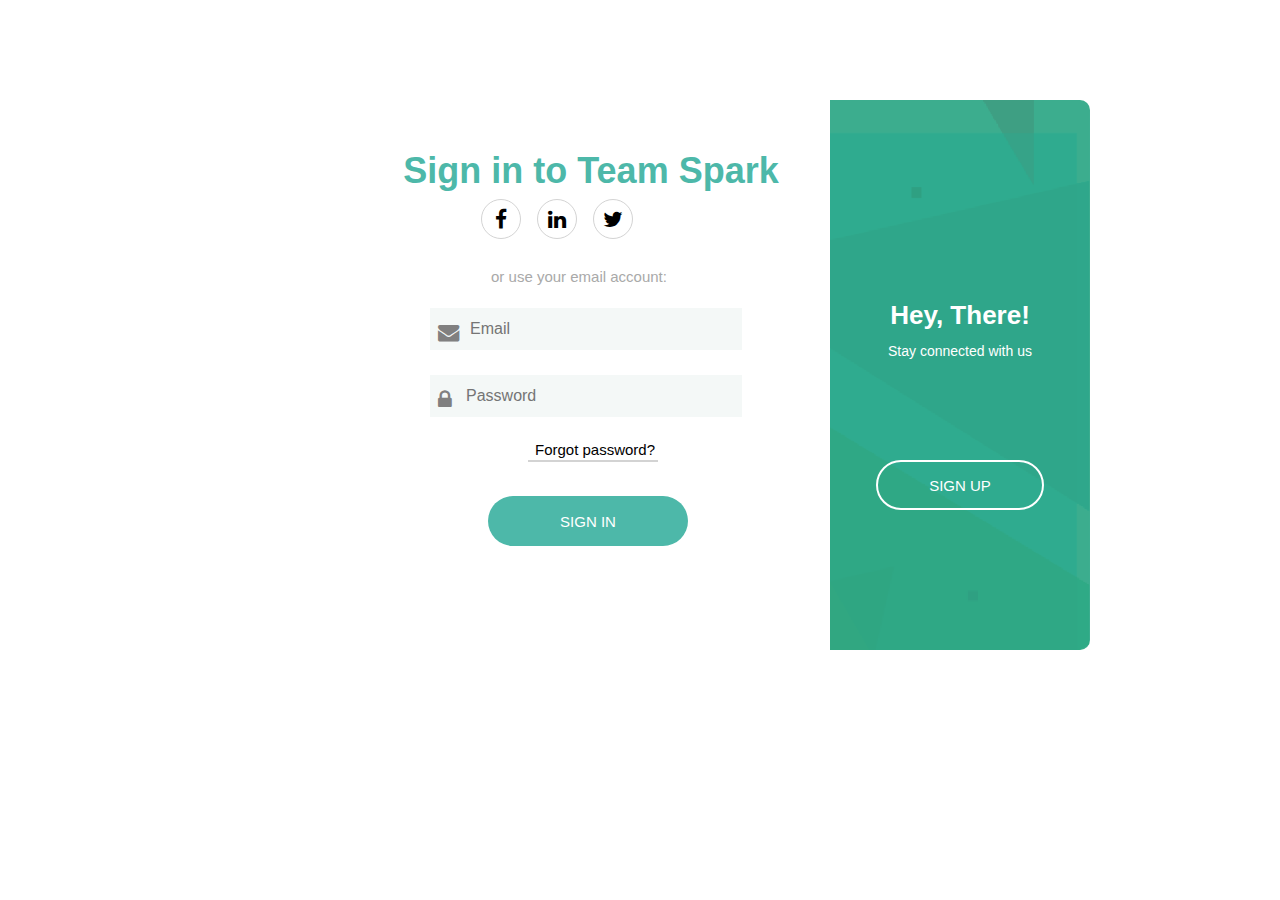
==== index.html @ 1da0a281 "defined page title" ====
<!DOCTYPE html>
<html lang="en">
<head>
    <meta charset="UTF-8">
    <meta name="viewport" content="width=device-width, initial-scale=1.0">
    <meta http-equiv="X-UA-Compatible" content="ie=edge">
    <title>Team Spark Login Page</title>
    <link rel=stylesheet href="styles.css">
    <link rel="stylesheet" href="https://cdnjs.cloudflare.com/ajax/libs/font-awesome/4.7.0/css/font-awesome.min.css">
</head>
   
<body>

  <!--Sigin or login  page-->

        
<div class="cont">
  <div class="form sign-in">
    <h2 id="login-header">Sign in to Team Spark</h2>
    <label>

        <div class="social"><ul>
            <li><i class="fa wp-icon fa-facebook-f fa-lg"></i></li>
            <li><i class="fa wp-icon fa-linkedin fa-lg"></i></li>
            <li><i class="fa wp-icon fa-twitter fa-lg"></i></li>
            </ul></div>

            <br>
            <br>
            <br>     
   <div> 
       <p class="tip">or use your email account:</p>
    </div> 
    <br>

    <form action="login.php" method="POST">
    <label>
        <div class="awesomeholder">
      <input type="email" id="email" name="email" placeholder="Email" pattern="[a-z0-9._%+-]+@[a-z0-9.-]+\.[a-z]{2,3}$" required/>
      <i class="fa fa-envelope fa-lg fa-fw"></i>
      </div>
    </label>

    <label>
        <div class="awesomeholder">
      <input id="pw" name="pw" type="password" placeholder="Password" required minlength="6" maxlength="15"/>
      <i class="fa fa-lock fa-lg fa-fw" aria-hidden="true"></i>
      </div>

    </label>
    <a class="forget-pass" style="text-decoration:none; display: block; padding-top:24px; text-align: center; font-size: 15px; color: #000000; margin-left: 70px;" href="#" onclick="return confirm('This functionality is not available right now')">Forgot password?</a>
    <hr class=forgot-pass-hr>
    <button type="submit" class="submit-login">Sign In</button>
    </form>

  </div>
    <!--Ends here-->

  <div class="sub-cont">
    <div class="img">
      <div class="img__text m--up">
        <h2>Hey, There!</h2>
        <p>Stay connected with us</p>
      </div>
      <div class="img__text m--in">
        <h2>Welcome Back!</h2>
        <br>
    
        <p>Have an account with us?</p>
      </div>
      <div class="img__btn">
        <span class="m--up">Sign Up</span>
        <span class="m--in">Sign In</span>
      </div>
    </div>

    <!--Registration or signup page-->

    <div class="form sign-up">
      <h2 id="create-account">Create Account</h2>
      <label>

          <div class="social2"><ul>
              <li><i class="fa wp-icon fa-facebook-f fa-lg"></i></li>
              <li><i class="fa wp-icon fa-linkedin fa-lg"></i></li>
              <li><i class="fa wp-icon fa-twitter fa-lg"></i></li>
              </ul></div>
      
            <br>
            <br>
            <br> 

        <form action="register.php" method="POST">
        <div class="awesomeholder">
        <input type="text" placeholder=" Full Name" id="name" name="name" required/>
        <i class="fa fa-user fa-lg fa-fw" aria-hidden="true"></i>
      </div>

        <div class="awesomeholder">
        <input type="email" id="email" name="email" placeholder="Email" pattern="[a-z0-9._%+-]+@[a-z0-9.-]+\.[a-z]{2,3}$" required/>
        <i class="fa fa-envelope fa-lg fa-fw"></i>
        </div>
        
        <div class="awesomeholder">
        <input type="text" placeholder="Username" type="text" id="username" name="username" required/>
        <i class="fa fa-user fa-lg fa-fw"></i>
        </div>

        <div class="awesomeholder">
        <input type="password" placeholder="Password" id="password" name="password" minlength="6" maxlength="15" required/>
        <i class="fa fa-lock fa-lg fa-fw" aria-hidden="true"></i>
        </div>
        
        <div class="awesomeholder">
        <input type="password" placeholder="Repeat Password" id="repeat_password" name="repeatpassword" minlength="6" maxlength="15" required/>
        <i class="fa fa-lock fa-lg fa-fw" aria-hidden= "true"></i>
        </div>
        
      </label>
      <button type="submit" class="submit">Sign Up</button>
      </form>
    </div>
  </div>
</div>

          <!--Ends here-->
          

<script>document.querySelector('.img__btn').addEventListener('click', function() {
        document.querySelector('.cont').classList.toggle('s--signup');
    });

    var password = document.getElementById("password")
  , confirm_password = document.getElementById("repeat_password");

function validatePassword(){
  if(password.value != repeat_password.value) {
    repeat_password.setCustomValidity("Passwords Don't Match");
  } else {
    repeat_password.setCustomValidity('');
  }
}

password.onchange = validatePassword;
repeat_password.onkeyup = validatePassword;
    
    </script>
        
</body>
</html>
---- styles.css ----
*, *:before, *:after {
  box-sizing: border-box;
  margin: 0;
  padding: 0;
}

body {
  font-family: 'Open Sans', Helvetica, Arial, sans-serif;
  background-image: url("https://res.cloudinary.com/akofe/image/upload/w_1450,h_1405,c_scale/spark2_kjcaz1.png")
 
  
  
}

input, button {
  border: none;
  outline: none;
  background: none;
  font-family: 'Open Sans', Helvetica, Arial, sans-serif;
}

.tip {
  color: #A9A9A9;
  font-size: 15px;
  margin-left: 38px;
  margin-bottom: -20px;
  margin-top: 20px;
  white-space: nowrap;
}

@font-face {
  font-family: "FontAwesome";
  font-weight: lighter;
    font-display: auto;
  font-style: normal;
  src: url("https://cdnjs.cloudflare.com/ajax/libs/font-awesome/4.7.0/fonts/fontawesome-webfont.woff2") format("woff2");
}

.awesomeholder input[type=text]{
  padding-left: 40px;
}

.awesomeholder input[type=email]{
  padding-left: 40px;
}

.awesomeholder input[type=password]{
  padding-left: 36px;
}

.awesomeholder {
  position: relative;
}

.awesomeholder i{
  position: absolute;
  left:0;
  top:8px;
  padding: 9px 8px;
  color: #808080
}

.input-icon {
  background: #ddd;
}

.center-hack {
  font-size: 20px;
  margin: 20px auto 50px;
  text-align: center;
}

.cont {
  overflow: hidden;
  position: relative;
  width: 900px;
  height: 550px;
  margin-left: auto;
  margin-right: auto;
  margin-top: 100px;
  background: #fff;
  border-radius: 10px;
  
}

.social {
  margin: 46px;
  margin-top: 24%;
  margin-bottom: -60px;
}
.social2 {
  margin: 75px;
  margin-top: 24%;
  margin-bottom: -60px;
  width: max-content;
}

.form {
  position: relative;
  width: 740px;
  height: 100%;
  transition: -webkit-transform 1.2s ease-in-out;
  transition: transform 1.2s ease-in-out;
  transition: transform 1.2s ease-in-out, -webkit-transform 1.2s ease-in-out;
  padding: 50px 30px 0;
}

.sub-cont {
  overflow: hidden;
  position: absolute;
  left: 640px;
  top: 0;
  width: 900px;
  height: 100%;
  padding-left: 260px;
  background: #fff;
  transition: -webkit-transform 1.2s ease-in-out;
  transition: transform 1.2s ease-in-out;
  transition: transform 1.2s ease-in-out, -webkit-transform 1.2s ease-in-out;
}
.cont.s--signup .sub-cont {
  -webkit-transform: translate3d(-640px, 0, 0);
          transform: translate3d(-640px, 0, 0);
}

button {
  display: block;
  margin: 0 auto;
  width: 200px;
  height: 50px;
  border-radius: 30px;
  color: #fff;
  font-size: 15px;
  cursor: pointer;
}

.img {
  overflow: hidden;
  z-index: 2;
  position: absolute;
  left: 0;
  top: 0;
  width: 260px;
  height: 100%;
  padding-top: 360px;
}
.img:before {
  content: '';
  position: absolute;
  right: 0;
  top: 0;
  width: 1000px;
  height: 100%;
  background-image: url("src/animate4.png");
  background-size: cover;
  transition: -webkit-transform 1.2s ease-in-out;
  transition: transform 1.2s ease-in-out;
  transition: transform 1.2s ease-in-out, -webkit-transform 1.2s ease-in-out;
  opacity: 0.4;
}
.img:after {
  content: '';
  position: absolute;
  left: 0;
  top: 0;
  width: 100%;
  height: 100%;
  background: rgba(28, 160, 125, 0.85);
}
.cont.s--signup .img:before {
  -webkit-transform: translate3d(640px, 0, 0);
          transform: translate3d(640px, 0, 0);
}
.img__text {
  /* z-index to make the transition image to be behind the text*/
  z-index: 2;
  position: absolute;
  left: 0;
  top: 200px;
  width: 100%;
  padding: 0 20px;
  text-align: center;
  color: #fff;
  transition: -webkit-transform 1.2s ease-in-out;
  transition: transform 1.2s ease-in-out;
  transition: transform 1.2s ease-in-out, -webkit-transform 1.2s ease-in-out;
}
.img__text h2 {
  margin-bottom: 10px;
  font-weight: bold;
}
.img__text p {
  font-size: 14px;
  line-height: 1.5;
}
.cont.s--signup .img__text.m--up {
  -webkit-transform: translateX(520px);
          transform: translateX(520px);
}
.img__text.m--in {
  -webkit-transform: translateX(-520px);
          transform: translateX(-520px);
}
.cont.s--signup .img__text.m--in {
  -webkit-transform: translateX(0);
          transform: translateX(0);
}
.img__btn {
  overflow: hidden;
  z-index: 2;
  position: relative;
  width: 168px;
  height: 50px;
  margin: 0 auto;
  background: transparent;
  color: #fff;
  text-transform: uppercase;
  font-size: 15px;
  cursor: pointer;
}
.img__btn:after {
  content: '';
  z-index: 2;
  position: absolute;
  left: 0;
  top: 0;
  width: 100%;
  height: 100%;
  border: 2px solid #fff;
  border-radius: 30px;
}
.img__btn span {
  position: absolute;
  left: 0;
  top: 0;
  display: flex;
  justify-content: center;
  align-items: center;
  width: 100%;
  height: 100%;
  transition: -webkit-transform 1.2s;
  transition: transform 1.2s;
  transition: transform 1.2s, -webkit-transform 1.2s;
}
.img__btn span.m--in {
  -webkit-transform: translateY(-72px);
          transform: translateY(-72px);
}
.cont.s--signup .img__btn span.m--in {
  -webkit-transform: translateY(0);
          transform: translateY(0);
}
.cont.s--signup .img__btn span.m--up {
  -webkit-transform: translateY(72px);
          transform: translateY(72px);
}

h2 {
  width: 100%;
  font-size: 26px;
  text-align: center;
}

label {
  display: block;
  width: 260px;
  margin: 25px auto 0;
  text-align: center;
}
label span {
  font-size: 12px;
  color: #cfcfcf;
  text-transform: uppercase;
}

input {
  display: block;
  width: 120%;
  margin-top: 11px;
  padding-bottom: 11.5px;
  padding-top: 11.5px;
  font-size: 16px;
  border-bottom: 1px solid #F4F8F7;
  text-align: 0;
  background-color: #F4F8F7;
}

.forgot-pass {
  margin-top: 29px;
  text-align: center;
  font-size: 15px;
  color: #000000;
  margin-left: 70px;
}

.forgot-pass-hr {
  border: 1px solid #D3D3D3;
  margin-top: 2px;
  margin-bottom: 34px;
  margin-left: 98px;
  width: 50%;
}

.submit {
  margin-top: 20px;
  margin-bottom: 20px;
  margin-right: 1px;
  background: #4DB8A9;
  text-transform: uppercase;
}

.submit-login {
  margin-top: 25px;
  margin-bottom: 20px;
  margin-right: 2px;
  background: #4DB8A9;
  text-transform: uppercase;
}

.sign-in {
  transition-timing-function: ease-out;
}
.cont.s--signup .sign-in {
  transition-timing-function: ease-in-out;
  transition-duration: 1.2s;
  -webkit-transform: translate3d(640px, 0, 0);
          transform: translate3d(640px, 0, 0);
}

#create-account {
  color: #4DB8A9;
  font-size: 36px;
  margin-left: 31px;
  margin-bottom: 57px;
}

#login-header {
  color: #4DB8A9;
  font-size: 36px;
  margin-left: 31px;
  margin-bottom: 57px;
  
.sign-up {
  -webkit-transform: translate3d(-900px, 0, 0);
          transform: translate3d(-900px, 0, 0);
}
.cont.s--signup .sign-up {
  -webkit-transform: translate3d(0, 0, 0);
          transform: translate3d(0, 0, 0);
}

.icon-link {
  position: absolute;
  left: 5px;
  bottom: 5px;
  width: 32px;
}
.icon-link img {
  width: 100%;
  vertical-align: top;
}

}

/* social button*/

ul {
  list-style: none;
  list-style-type: none;
}

ul li {
  margin:5px 5px;
  float:left;
  list-style-type: none;
}

.wp-icon {
width: 40px;
height: 40px;
border-radius: 50%;
border-color: #808080;
border: 1px solid #D3D3D3;
text-align: center;
line-height: 20px;
vertical-align: middle;
color: #000000;
margin-right: 1px;
left:0;
top:8px;
padding: 12px 1px;
}

.fa-facebook-f {
background: #FFFFFF;
margin-right: 6px;

}

.fa-linkedin {
background: #FFFFFF;
margin-right: 6px;
}

.fa-twitter {
background: #FFFFFF;
margin-right: 6px;
}
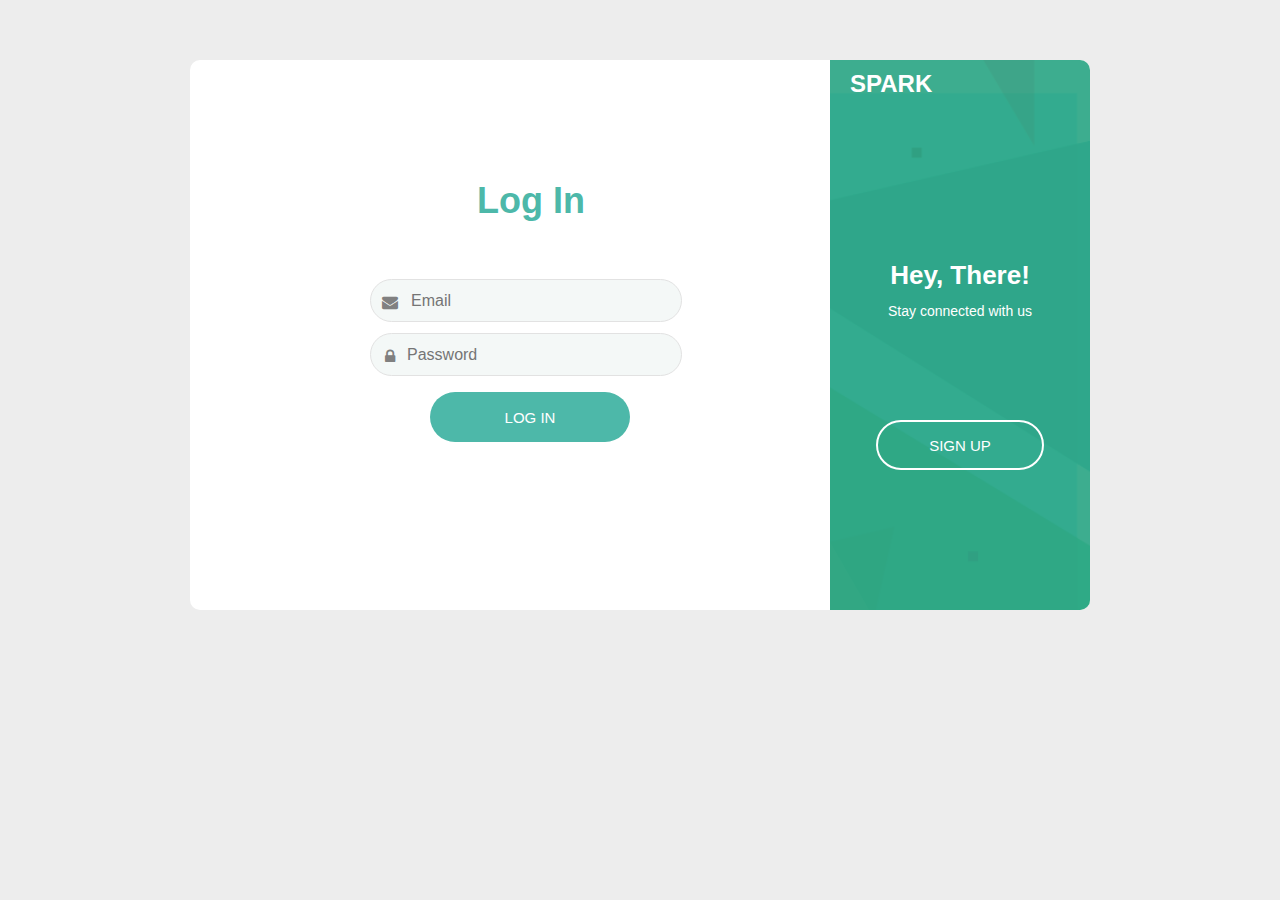
==== commit b2a59892: "Made page mobile responsive" ====
--- a/index.html
+++ b/index.html
@@ -1,150 +1,122 @@
 <!DOCTYPE html>
 <html lang="en">
+
 <head>
-    <meta charset="UTF-8">
-    <meta name="viewport" content="width=device-width, initial-scale=1.0">
-    <meta http-equiv="X-UA-Compatible" content="ie=edge">
-    <title>Team Spark Login Page</title>
-    <link rel=stylesheet href="styles.css">
-    <link rel="stylesheet" href="https://cdnjs.cloudflare.com/ajax/libs/font-awesome/4.7.0/css/font-awesome.min.css">
+  <meta charset="UTF-8">
+  <meta name="viewport" content="width=device-width, initial-scale=1.0">
+  <meta http-equiv="X-UA-Compatible" content="ie=edge">
+  <title>Document</title>
+  <link rel=stylesheet href="styles.css">
+  <link rel="stylesheet" href="https://cdnjs.cloudflare.com/ajax/libs/font-awesome/4.7.0/css/font-awesome.min.css">
 </head>
-   
+
 <body>
 
-  <!--Sigin or login  page-->
+  <!-- Main Container -->
+  <div class="cont">
 
-        
-<div class="cont">
-  <div class="form sign-in">
-    <h2 id="login-header">Sign in to Team Spark</h2>
-    <label>
+    
+    <!-- Info & Sign-Up Section -->
+    <div class="sub-cont">
 
-        <div class="social"><ul>
-            <li><i class="fa wp-icon fa-facebook-f fa-lg"></i></li>
-            <li><i class="fa wp-icon fa-linkedin fa-lg"></i></li>
-            <li><i class="fa wp-icon fa-twitter fa-lg"></i></li>
-            </ul></div>
-
-            <br>
-            <br>
-            <br>     
-   <div> 
-       <p class="tip">or use your email account:</p>
-    </div> 
-    <br>
-
-    <form action="login.php" method="POST">
-    <label>
-        <div class="awesomeholder">
-      <input type="email" id="email" name="email" placeholder="Email" pattern="[a-z0-9._%+-]+@[a-z0-9.-]+\.[a-z]{2,3}$" required/>
-      <i class="fa fa-envelope fa-lg fa-fw"></i>
-      </div>
-    </label>
-
-    <label>
-        <div class="awesomeholder">
-      <input id="pw" name="pw" type="password" placeholder="Password" required minlength="6" maxlength="15"/>
-      <i class="fa fa-lock fa-lg fa-fw" aria-hidden="true"></i>
+      <!-- Info Box -->
+      <div class="img- header">
+        <h1 class="team-name">SPARK</h1>
+        <div class="img__text- m--up info">
+          <h2>Hey, There!</h2>
+          <p>Stay connected with us</p>
+        </div>
+        <div class="img__text- m--in info">
+          <h2>Welcome Back!</h2>
+          <p>Have an account with us?</p>
+        </div>
+        <div class="img__btn btn-container">
+          <span class="m--up">Sign Up</span>
+          <span class="m--in">Log In</span>
+        </div>
       </div>
 
-    </label>
-    <a class="forget-pass" style="text-decoration:none; display: block; padding-top:24px; text-align: center; font-size: 15px; color: #000000; margin-left: 70px;" href="#" onclick="return confirm('This functionality is not available right now')">Forgot password?</a>
-    <hr class=forgot-pass-hr>
-    <button type="submit" class="submit-login">Sign In</button>
+      <!-- Sign Up -->
+      <form class="label sign-up" >
+        <h2 id="create-account">Sign Up</h2>
+
+        <!-- Full Name -->
+        <div class="awesomeholder">
+          <input type="text" placeholder=" Full Name" id="full-name" />
+          <label for="full-name">
+            <i class="fa fa-user fa-md fa-fw" aria-hidden="true"></i>
+          </label>
+        </div>
+        
+        <!-- Username -->
+        <div class="awesomeholder">
+          <input type="text" placeholder="Username" id="username" />
+          <label for="username">
+            <i class="fa fa-user fa-md fa-fw"></i>
+          </label>
+        </div>
+  
+        <!-- Email -->
+        <div class="awesomeholder">
+          <input type="email" placeholder="Email" id="email"/>
+          <label for="email">
+            <i class="fa fa-envelope fa-md fa-fw"></i>
+          </label>
+        </div>
+
+        <!-- Password -->
+        <div class="awesomeholder">
+          <input type="password" placeholder="Password" id="password" />
+          <label for="password">
+            <i class="fa fa-lock fa-md fa-fw" aria-hidden="true"></i>
+          </label>
+        </div>
+
+        <!-- Confirm Password -->
+        <div class="awesomeholder">
+          <input type="password" placeholder="Repeat Password" id="repeat-password" />
+          <label for="repeat-password">
+            <i class="fa fa-lock fa-md fa-fw" aria-hidden="true"></i>
+          </label>
+        </div>
+
+        <!-- Submit -->
+        <button type="button" class="submit">Sign Up</button>
+      </form>
+    </div>
+    <!-- Log In  -->
+    <form class="label sign-in">
+      <!-- TITLE -->
+      <h2 id="login-header">Log In</h2>
+
+      <!-- Email -->
+      <div class="awesomeholder">
+        <input type="email" placeholder="Email" id="email" />
+        <label for="email"><i class="fa fa-envelope fa-md fa-fw"></i></label>
+      </div>
+
+      <!-- Password -->
+      <div class="awesomeholder">
+        <input type="password" placeholder="Password" id="password"/>
+        <label for="password">
+          <i class="fa fa-lock fa-md fa-fw" aria-hidden="true"></i>
+        </label>
+      </div>
+
+      <!-- Submit -->
+      <button type="button" class="submit">Log In</button>
     </form>
+    <!--Ends here-->
 
   </div>
-    <!--Ends here-->
+  <!--Ends here-->
 
-  <div class="sub-cont">
-    <div class="img">
-      <div class="img__text m--up">
-        <h2>Hey, There!</h2>
-        <p>Stay connected with us</p>
-      </div>
-      <div class="img__text m--in">
-        <h2>Welcome Back!</h2>
-        <br>
-    
-        <p>Have an account with us?</p>
-      </div>
-      <div class="img__btn">
-        <span class="m--up">Sign Up</span>
-        <span class="m--in">Sign In</span>
-      </div>
-    </div>
+  <script>
+    document.querySelector('.btn-container').addEventListener('click', function () {
+      document.querySelector('.cont').classList.toggle('s--signup');
+    });
+  </script>
 
-    <!--Registration or signup page-->
+</body>
 
-    <div class="form sign-up">
-      <h2 id="create-account">Create Account</h2>
-      <label>
-
-          <div class="social2"><ul>
-              <li><i class="fa wp-icon fa-facebook-f fa-lg"></i></li>
-              <li><i class="fa wp-icon fa-linkedin fa-lg"></i></li>
-              <li><i class="fa wp-icon fa-twitter fa-lg"></i></li>
-              </ul></div>
-      
-            <br>
-            <br>
-            <br> 
-
-        <form action="register.php" method="POST">
-        <div class="awesomeholder">
-        <input type="text" placeholder=" Full Name" id="name" name="name" required/>
-        <i class="fa fa-user fa-lg fa-fw" aria-hidden="true"></i>
-      </div>
-
-        <div class="awesomeholder">
-        <input type="email" id="email" name="email" placeholder="Email" pattern="[a-z0-9._%+-]+@[a-z0-9.-]+\.[a-z]{2,3}$" required/>
-        <i class="fa fa-envelope fa-lg fa-fw"></i>
-        </div>
-        
-        <div class="awesomeholder">
-        <input type="text" placeholder="Username" type="text" id="username" name="username" required/>
-        <i class="fa fa-user fa-lg fa-fw"></i>
-        </div>
-
-        <div class="awesomeholder">
-        <input type="password" placeholder="Password" id="password" name="password" minlength="6" maxlength="15" required/>
-        <i class="fa fa-lock fa-lg fa-fw" aria-hidden="true"></i>
-        </div>
-        
-        <div class="awesomeholder">
-        <input type="password" placeholder="Repeat Password" id="repeat_password" name="repeatpassword" minlength="6" maxlength="15" required/>
-        <i class="fa fa-lock fa-lg fa-fw" aria-hidden= "true"></i>
-        </div>
-        
-      </label>
-      <button type="submit" class="submit">Sign Up</button>
-      </form>
-    </div>
-  </div>
-</div>
-
-          <!--Ends here-->
-          
-
-<script>document.querySelector('.img__btn').addEventListener('click', function() {
-        document.querySelector('.cont').classList.toggle('s--signup');
-    });
-
-    var password = document.getElementById("password")
-  , confirm_password = document.getElementById("repeat_password");
-
-function validatePassword(){
-  if(password.value != repeat_password.value) {
-    repeat_password.setCustomValidity("Passwords Don't Match");
-  } else {
-    repeat_password.setCustomValidity('');
-  }
-}
-
-password.onchange = validatePassword;
-repeat_password.onkeyup = validatePassword;
-    
-    </script>
-        
-</body>
-</html>
+</html>--- a/styles.css
+++ b/styles.css
@@ -1,164 +1,65 @@
+
+
+
+
+
 *, *:before, *:after {
-  box-sizing: border-box;
-  margin: 0;
-  padding: 0;
+ box-sizing: border-box;
+ margin: 0;
+ padding: 0;
 }
 
 body {
-  font-family: 'Open Sans', Helvetica, Arial, sans-serif;
-  background-image: url("https://res.cloudinary.com/akofe/image/upload/w_1450,h_1405,c_scale/spark2_kjcaz1.png")
- 
-  
-  
-}
-
-input, button {
-  border: none;
-  outline: none;
-  background: none;
-  font-family: 'Open Sans', Helvetica, Arial, sans-serif;
-}
-
-.tip {
-  color: #A9A9A9;
-  font-size: 15px;
-  margin-left: 38px;
-  margin-bottom: -20px;
-  margin-top: 20px;
-  white-space: nowrap;
-}
-
-@font-face {
-  font-family: "FontAwesome";
-  font-weight: lighter;
-    font-display: auto;
-  font-style: normal;
-  src: url("https://cdnjs.cloudflare.com/ajax/libs/font-awesome/4.7.0/fonts/fontawesome-webfont.woff2") format("woff2");
-}
-
-.awesomeholder input[type=text]{
-  padding-left: 40px;
-}
-
-.awesomeholder input[type=email]{
-  padding-left: 40px;
-}
-
-.awesomeholder input[type=password]{
-  padding-left: 36px;
-}
-
-.awesomeholder {
-  position: relative;
-}
-
-.awesomeholder i{
-  position: absolute;
-  left:0;
-  top:8px;
-  padding: 9px 8px;
-  color: #808080
-}
-
-.input-icon {
-  background: #ddd;
-}
-
-.center-hack {
-  font-size: 20px;
-  margin: 20px auto 50px;
+ font-family: 'Open Sans', Helvetica, Arial, sans-serif;
+ background: #ededed;
+ background-image: url("https://res.cloudinary.com/akofe/image/upload/v1568846108/spark2_kjcaz1.png");
+ background-size: cover;
+}
+
+h2 {
+  font-size: 26px;
+}
+
+p {
+  font-size: 14px;
+  line-height: 1.5;
+}
+
+.header {
   text-align: center;
-}
-
-.cont {
   overflow: hidden;
   position: relative;
-  width: 900px;
-  height: 550px;
-  margin-left: auto;
-  margin-right: auto;
-  margin-top: 100px;
-  background: #fff;
-  border-radius: 10px;
-  
-}
-
-.social {
-  margin: 46px;
-  margin-top: 24%;
-  margin-bottom: -60px;
-}
-.social2 {
-  margin: 75px;
-  margin-top: 24%;
-  margin-bottom: -60px;
-  width: max-content;
-}
-
-.form {
-  position: relative;
-  width: 740px;
-  height: 100%;
-  transition: -webkit-transform 1.2s ease-in-out;
-  transition: transform 1.2s ease-in-out;
-  transition: transform 1.2s ease-in-out, -webkit-transform 1.2s ease-in-out;
-  padding: 50px 30px 0;
-}
-
-.sub-cont {
-  overflow: hidden;
-  position: absolute;
-  left: 640px;
-  top: 0;
-  width: 900px;
-  height: 100%;
-  padding-left: 260px;
-  background: #fff;
-  transition: -webkit-transform 1.2s ease-in-out;
-  transition: transform 1.2s ease-in-out;
-  transition: transform 1.2s ease-in-out, -webkit-transform 1.2s ease-in-out;
-}
-.cont.s--signup .sub-cont {
-  -webkit-transform: translate3d(-640px, 0, 0);
-          transform: translate3d(-640px, 0, 0);
-}
-
-button {
-  display: block;
-  margin: 0 auto;
-  width: 200px;
-  height: 50px;
-  border-radius: 30px;
-  color: #fff;
-  font-size: 15px;
-  cursor: pointer;
-}
-
-.img {
-  overflow: hidden;
-  z-index: 2;
-  position: absolute;
-  left: 0;
-  top: 0;
-  width: 260px;
-  height: 100%;
-  padding-top: 360px;
-}
-.img:before {
+
+  height: 200px;
+}
+
+.header .team-name {
+  position: absolute;
+  top: 10px;
+  left: 20px;
+  font-size: 14px;
+  /* font-size: 24px; */
+  color: white;
+  z-index: 100;
+}
+
+.header:before {
   content: '';
   position: absolute;
   right: 0;
   top: 0;
   width: 1000px;
   height: 100%;
-  background-image: url("src/animate4.png");
+  background-image: url("src/animate.png");
   background-size: cover;
   transition: -webkit-transform 1.2s ease-in-out;
   transition: transform 1.2s ease-in-out;
   transition: transform 1.2s ease-in-out, -webkit-transform 1.2s ease-in-out;
   opacity: 0.4;
 }
-.img:after {
+
+
+.header:after {
   content: '';
   position: absolute;
   left: 0;
@@ -167,48 +68,33 @@
   height: 100%;
   background: rgba(28, 160, 125, 0.85);
 }
-.cont.s--signup .img:before {
-  -webkit-transform: translate3d(640px, 0, 0);
-          transform: translate3d(640px, 0, 0);
-}
-.img__text {
-  /* z-index to make the transition image to be behind the text*/
-  z-index: 2;
-  position: absolute;
-  left: 0;
-  top: 200px;
-  width: 100%;
-  padding: 0 20px;
-  text-align: center;
+
+
+.header .info {
+  /* padding: 100px 0; */
+  z-index: 2; 
   color: #fff;
   transition: -webkit-transform 1.2s ease-in-out;
   transition: transform 1.2s ease-in-out;
   transition: transform 1.2s ease-in-out, -webkit-transform 1.2s ease-in-out;
-}
-.img__text h2 {
+
+  position: absolute;
+  top: 40px;
+  left: 0;
+  right: 0;
+}
+
+.header h2 {
   margin-bottom: 10px;
-  font-weight: bold;
-}
-.img__text p {
-  font-size: 14px;
-  line-height: 1.5;
-}
-.cont.s--signup .img__text.m--up {
-  -webkit-transform: translateX(520px);
-          transform: translateX(520px);
-}
-.img__text.m--in {
-  -webkit-transform: translateX(-520px);
-          transform: translateX(-520px);
-}
-.cont.s--signup .img__text.m--in {
-  -webkit-transform: translateX(0);
-          transform: translateX(0);
-}
-.img__btn {
+}
+
+.header .btn-container {
   overflow: hidden;
   z-index: 2;
-  position: relative;
+  position: absolute;
+  bottom: 10px;
+  left: 0;
+  right: 0;
   width: 168px;
   height: 50px;
   margin: 0 auto;
@@ -218,7 +104,8 @@
   font-size: 15px;
   cursor: pointer;
 }
-.img__btn:after {
+
+.header .btn-container:after {
   content: '';
   z-index: 2;
   position: absolute;
@@ -229,7 +116,8 @@
   border: 2px solid #fff;
   border-radius: 30px;
 }
-.img__btn span {
+
+.btn-container span {
   position: absolute;
   left: 0;
   top: 0;
@@ -242,40 +130,64 @@
   transition: transform 1.2s;
   transition: transform 1.2s, -webkit-transform 1.2s;
 }
-.img__btn span.m--in {
+
+/* Determines which button is shown at the moment */
+.btn-container span.m--in {
   -webkit-transform: translateY(-72px);
           transform: translateY(-72px);
 }
-.cont.s--signup .img__btn span.m--in {
+
+.cont.s--signup .btn-container span.m--in {
   -webkit-transform: translateY(0);
           transform: translateY(0);
 }
-.cont.s--signup .img__btn span.m--up {
+.cont.s--signup .btn-container span.m--up {
   -webkit-transform: translateY(72px);
           transform: translateY(72px);
 }
 
-h2 {
-  width: 100%;
-  font-size: 26px;
+/* Determines which info (Login/Signin) is shown */
+.cont.s--signup .info.m--in {
+  -webkit-transform: translateX(0);
+          transform: translateX(0);
+}
+
+.cont.s--signup .info.m--up {
+  -webkit-transform: translateY(200px);
+          transform: translateY(200px);
+}
+
+.info.m--in {
+  -webkit-transform: translateY(-200px);
+          transform: translateY(-200px);
+}
+
+
+form {
+  display: block;
+  width: 90%;
+  max-width: 400px;
+  margin: 60px auto;
   text-align: center;
 }
 
-label {
-  display: block;
-  width: 260px;
-  margin: 25px auto 0;
-  text-align: center;
-}
-label span {
+form span {
   font-size: 12px;
   color: #cfcfcf;
   text-transform: uppercase;
 }
 
+
+input, button {
+  border: none;
+  outline: none;
+  background: none;
+  font-family: 'Open Sans', Helvetica, Arial, sans-serif;
+}
+
 input {
   display: block;
-  width: 120%;
+  width: 100%;
   margin-top: 11px;
   padding-bottom: 11.5px;
   padding-top: 11.5px;
@@ -283,126 +195,216 @@
   border-bottom: 1px solid #F4F8F7;
   text-align: 0;
   background-color: #F4F8F7;
-}
-
-.forgot-pass {
-  margin-top: 29px;
-  text-align: center;
+  border-radius: 30px;
+  border: 1px solid #e2e2e2;
+}
+
+
+.awesomeholder input[type=text]{
+  padding-left: 40px;
+}
+
+.awesomeholder input[type=email]{
+  padding-left: 40px;
+}
+
+.awesomeholder input[type=password]{
+  padding-left: 36px;
+}
+
+
+.awesomeholder {
+  position: relative;
+}
+
+.awesomeholder i{
+  position: absolute;
+  left: 10px;
+  top: 6px;
+  padding: 9px 0;
+  color: #808080
+}
+
+button {
+  display: block;
+  margin: 0 auto;
+  width: 200px;
+  height: 50px;
+  border-radius: 30px;
+  color: #fff;
   font-size: 15px;
-  color: #000000;
-  margin-left: 70px;
-}
-
-.forgot-pass-hr {
-  border: 1px solid #D3D3D3;
-  margin-top: 2px;
-  margin-bottom: 34px;
-  margin-left: 98px;
-  width: 50%;
+  cursor: pointer;
+}
+
+/* Display Log In or Sign Up */
+.cont {
+  overflow: hidden;
+  position: relative;
+  background: #fff;
+  border-radius: 10px;
+}
+
+.sign-up {
+  display: none;
+}
+
+.cont.s--signup .sign-up{
+  display: block;
+}
+
+.cont.s--signup .sign-in {
+  display: none;
 }
 
 .submit {
-  margin-top: 20px;
+  margin-top: 16px;
   margin-bottom: 20px;
-  margin-right: 1px;
   background: #4DB8A9;
   text-transform: uppercase;
 }
 
-.submit-login {
-  margin-top: 25px;
-  margin-bottom: 20px;
-  margin-right: 2px;
-  background: #4DB8A9;
-  text-transform: uppercase;
-}
-
-.sign-in {
-  transition-timing-function: ease-out;
-}
-.cont.s--signup .sign-in {
-  transition-timing-function: ease-in-out;
-  transition-duration: 1.2s;
-  -webkit-transform: translate3d(640px, 0, 0);
-          transform: translate3d(640px, 0, 0);
-}
-
-#create-account {
+
+
+
+
+#create-account, #login-header {
   color: #4DB8A9;
   font-size: 36px;
-  margin-left: 31px;
   margin-bottom: 57px;
 }
 
-#login-header {
-  color: #4DB8A9;
-  font-size: 36px;
-  margin-left: 31px;
-  margin-bottom: 57px;
-  
-.sign-up {
-  -webkit-transform: translate3d(-900px, 0, 0);
-          transform: translate3d(-900px, 0, 0);
-}
-.cont.s--signup .sign-up {
-  -webkit-transform: translate3d(0, 0, 0);
-          transform: translate3d(0, 0, 0);
-}
-
-.icon-link {
-  position: absolute;
-  left: 5px;
-  bottom: 5px;
-  width: 32px;
-}
-.icon-link img {
-  width: 100%;
-  vertical-align: top;
-}
-
-}
-
-/* social button*/
-
-ul {
-  list-style: none;
-  list-style-type: none;
-}
-
-ul li {
-  margin:5px 5px;
-  float:left;
-  list-style-type: none;
-}
-
-.wp-icon {
-width: 40px;
-height: 40px;
-border-radius: 50%;
-border-color: #808080;
-border: 1px solid #D3D3D3;
-text-align: center;
-line-height: 20px;
-vertical-align: middle;
-color: #000000;
-margin-right: 1px;
-left:0;
-top:8px;
-padding: 12px 1px;
-}
-
-.fa-facebook-f {
-background: #FFFFFF;
-margin-right: 6px;
-
-}
-
-.fa-linkedin {
-background: #FFFFFF;
-margin-right: 6px;
-}
-
-.fa-twitter {
-background: #FFFFFF;
-margin-right: 6px;
-}
+@media screen and (min-width: 1000px) {
+  .header .team-name {
+    font-size: 24px;
+  }
+
+  
+  .tip {
+    color: #A9A9A9;
+    font-size: 15px;
+    margin-left: 38px;
+    margin-top: 20px;
+    white-space: nowrap;
+  }
+
+  @font-face {
+    font-family: "FontAwesome";
+    font-weight: lighter;
+      font-display: auto;
+    font-style: normal;
+    src: url("https://cdnjs.cloudflare.com/ajax/libs/font-awesome/4.7.0/fonts/fontawesome-webfont.woff2") format("woff2");
+  }
+
+
+  .cont {
+    width: 900px;
+    height: 550px;
+    margin: 60px auto 100px;
+  }
+
+  .sub-cont {
+    overflow: hidden;
+    position: absolute;
+    z-index: 10;
+    left: 640px;
+    top: 0;
+    width: 900px;
+    height: 100%;
+    padding-left: 260px;
+    background: #fff;
+    transition: -webkit-transform 1.2s ease-in-out;
+    transition: transform 1.2s ease-in-out;
+    transition: transform 1.2s ease-in-out, -webkit-transform 1.2s ease-in-out;
+  }
+
+  /* Normalize the Sign Up and Sign In Display  */
+  
+  .sign-up, .cont.s--signup .sign-up, .cont.s--signup .sign-in {
+    display: block;
+  }
+
+  .cont.s--signup .sub-cont {
+    -webkit-transform: translate3d(-640px, 0, 0);
+            transform: translate3d(-640px, 0, 0);
+  }
+  
+  
+  .header {
+    z-index: 2;
+    position: absolute;
+    left: 0;
+    top: 0;
+    width: 260px;
+    height: 100%;
+    padding-top: 360px;
+  }
+  
+  .cont.s--signup .header:before {
+    -webkit-transform: translate3d(640px, 0, 0);
+            transform: translate3d(640px, 0, 0);
+  }
+
+  .header .info {
+    top: 200px;
+    width: 100%;
+    padding: 0 20px;
+  }
+
+    
+  .cont.s--signup .info.m--up {
+    -webkit-transform: translateX(520px);
+            transform: translateX(520px);
+  }
+
+  .info.m--in {
+    -webkit-transform: translateX(-520px);
+            transform: translateX(-520px);
+  }
+
+  
+  .header .btn-container {
+    position: relative;
+    bottom: 0;
+  }
+
+  form {   
+    width: 260px;
+    margin: 120px 0 0 20%;
+  }
+
+    
+  .sign-up.label {
+    margin-top: 60px;
+  }
+
+  input {
+    width: 120%;
+  }
+
+  
+  .sign-in {
+    transition-timing-function: ease-out;
+  }
+  .cont.s--signup .sign-in {
+    transition-timing-function: ease-in-out;
+    transition-duration: 1.2s;
+    -webkit-transform: translate3d(640px, 0, 0);
+            transform: translate3d(640px, 0, 0);
+  }
+    
+  .sign-
+  .cont.s--signup .sign-up {
+    -webkit-transform: translate3d(0, 0, 0);
+            transform: translate3d(0, 0, 0);
+  } 
+
+    
+  #create-account, #login-header {
+    margin-left: 31px;
+    width: 100%;
+  }
+
+  .submit {
+    margin-left: 60px;
+  }
+}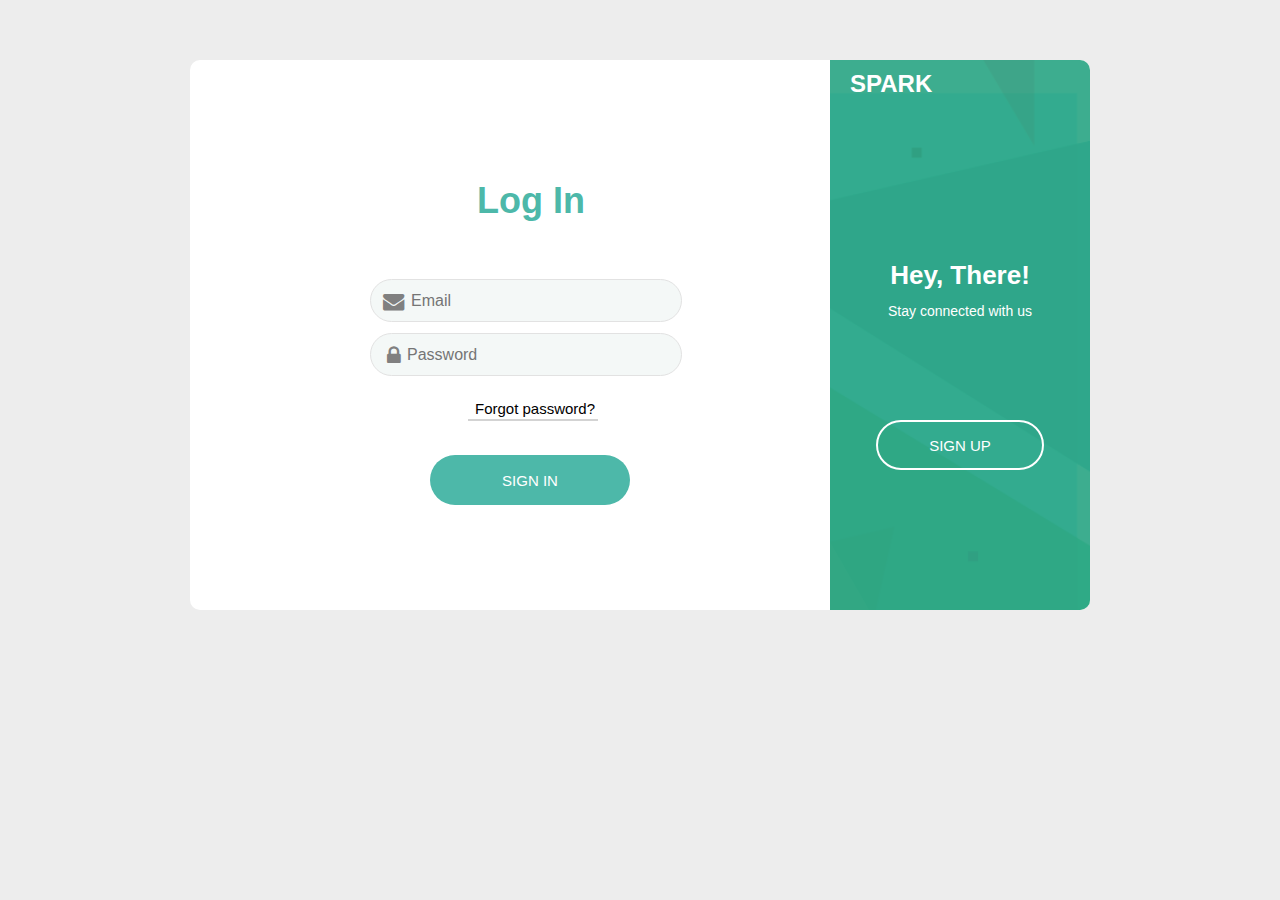
==== commit eadb36af: "Applied toheeb changes" ====
--- a/index.html
+++ b/index.html
@@ -2,120 +2,121 @@
 <html lang="en">
 
 <head>
-  <meta charset="UTF-8">
-  <meta name="viewport" content="width=device-width, initial-scale=1.0">
-  <meta http-equiv="X-UA-Compatible" content="ie=edge">
-  <title>Document</title>
-  <link rel=stylesheet href="styles.css">
-  <link rel="stylesheet" href="https://cdnjs.cloudflare.com/ajax/libs/font-awesome/4.7.0/css/font-awesome.min.css">
+    <meta charset="UTF-8">
+    <meta name="viewport" content="width=device-width, initial-scale=1.0">
+    <meta http-equiv="X-UA-Compatible" content="ie=edge">
+    <title>Team Spark Login Page</title>
+    <link rel=stylesheet href="styles.css">
+    <link rel="stylesheet" href="https://cdnjs.cloudflare.com/ajax/libs/font-awesome/4.7.0/css/font-awesome.min.css">
 </head>
 
 <body>
 
-  <!-- Main Container -->
-  <div class="cont">
+    <!-- Main Container -->
+    <div class="cont">
 
-    
-    <!-- Info & Sign-Up Section -->
-    <div class="sub-cont">
 
-      <!-- Info Box -->
+        <!--Info & Sign-Up Section-->
+
+        <div class="sub-cont">
+          <!-- Info Box -->
       <div class="img- header">
-        <h1 class="team-name">SPARK</h1>
-        <div class="img__text- m--up info">
-          <h2>Hey, There!</h2>
-          <p>Stay connected with us</p>
-        </div>
-        <div class="img__text- m--in info">
-          <h2>Welcome Back!</h2>
-          <p>Have an account with us?</p>
-        </div>
-        <div class="img__btn btn-container">
-          <span class="m--up">Sign Up</span>
-          <span class="m--in">Log In</span>
-        </div>
-      </div>
+          <h1 class="team-name">SPARK</h1>
+          <div class="img__text- m--up info">
+                    <h2>Hey, There!</h2>
+                    <p>Stay connected with us</p>
+                </div>
+                <div class="img__text m--in info">
+                    <h2>Welcome Back!</h2>
+                    <p>Have an account with us?</p>
+                </div>
+                <div class="img__btn btn-container">
+                    <span class="m--up">Sign Up</span>
+                    <span class="m--in">Sign In</span>
+                </div>
+            </div>
 
-      <!-- Sign Up -->
-      <form class="label sign-up" >
-        <h2 id="create-account">Sign Up</h2>
+            <!--Registration or signup page-->
 
-        <!-- Full Name -->
-        <div class="awesomeholder">
-          <input type="text" placeholder=" Full Name" id="full-name" />
-          <label for="full-name">
-            <i class="fa fa-user fa-md fa-fw" aria-hidden="true"></i>
-          </label>
-        </div>
+            <form class="label sign-up">
+                <h2 id="create-account">Create Account</h2>
+
+                    <form action="register.php" method="POST">
+                        <div class="awesomeholder">
+                            <input type="text" placeholder=" Full Name" id="name" name="name" required/>
+                            <label for="name"><i class="fa fa-user fa-lg fa-fw" aria-hidden="true"></i></label>
+                        </div>
+
+                        <div class="awesomeholder">
+                            <input type="email" id="email" name="email" placeholder="Email" pattern="[a-z0-9._%+-]+@[a-z0-9.-]+\.[a-z]{2,3}$" required/>
+                            <label for="email"><i class="fa fa-envelope fa-lg fa-fw"></i></label>
+                        </div>
+
+                        <div class="awesomeholder">
+                            <input type="text" placeholder="Username" type="text" id="username" name="username" required/>
+                            <label for="username"><i class="fa fa-user fa-lg fa-fw"></i></label>
+                        </div>
+
+                        <div class="awesomeholder">
+                            <input type="password" placeholder="Password" id="password" name="password" minlength="6" maxlength="15" required/>
+                            <label for="password"><i class="fa fa-lock fa-lg fa-fw" aria-hidden="true"></i></label>
+                        </div>
+
+                        <div class="awesomeholder">
+                            <input type="password" placeholder="Repeat Password" id="repeat_password" name="repeatpassword" minlength="6" maxlength="15" required/>
+                            <label for="repeat_password"><i class="fa fa-lock fa-lg fa-fw" aria-hidden="true"></i></label>
+                        </div>
+
+                <button type="submit" class="submit">Sign Up</button>
+                </form>
+            </div>
+
+
+    <!--Sign In-->
+
+    <form class="label sign-in" action="login.php" method="POST">
+        <h2 id="login-header">Log In</h2>
+      
+            <div class="awesomeholder">
+                <input type="email" id="email" name="email" placeholder="Email" pattern="[a-z0-9._%+-]+@[a-z0-9.-]+\.[a-z]{2,3}$" required/>
+                <label for="email">
+                <i class="fa fa-envelope fa-lg fa-fw"></i>
+              </label>
+            </div>
         
-        <!-- Username -->
-        <div class="awesomeholder">
-          <input type="text" placeholder="Username" id="username" />
-          <label for="username">
-            <i class="fa fa-user fa-md fa-fw"></i>
-          </label>
-        </div>
+            <div class="awesomeholder">
+                <input id="pw" name="pw" type="password" placeholder="Password" required minlength="6" maxlength="15" />
+                <label for="password"><i class="fa fa-lock fa-lg fa-fw" aria-hidden="true"></i></label>
+            </div>
+
   
-        <!-- Email -->
-        <div class="awesomeholder">
-          <input type="email" placeholder="Email" id="email"/>
-          <label for="email">
-            <i class="fa fa-envelope fa-md fa-fw"></i>
-          </label>
-        </div>
+        <a class="forget-pass" style="text-decoration:none; display: block; padding-top:24px; text-align: center; font-size: 15px; color: #000000; margin-left: 70px;" href="#" onclick="return confirm('This functionality is not available right now')">Forgot password?</a>
+        <hr class=forgot-pass-hr>
+        <button type="submit" class="submit">Sign In</button>
+    </form>
+<!--Ends here-->
+</div>
+<!--Ends here-->
 
-        <!-- Password -->
-        <div class="awesomeholder">
-          <input type="password" placeholder="Password" id="password" />
-          <label for="password">
-            <i class="fa fa-lock fa-md fa-fw" aria-hidden="true"></i>
-          </label>
-        </div>
+    <script>
+        document.querySelector('.img__btn').addEventListener('click', function() {
+            document.querySelector('.cont').classList.toggle('s--signup');
+        });
 
-        <!-- Confirm Password -->
-        <div class="awesomeholder">
-          <input type="password" placeholder="Repeat Password" id="repeat-password" />
-          <label for="repeat-password">
-            <i class="fa fa-lock fa-md fa-fw" aria-hidden="true"></i>
-          </label>
-        </div>
+        var password = document.getElementById("password"),
+            confirm_password = document.getElementById("repeat_password");
 
-        <!-- Submit -->
-        <button type="button" class="submit">Sign Up</button>
-      </form>
-    </div>
-    <!-- Log In  -->
-    <form class="label sign-in">
-      <!-- TITLE -->
-      <h2 id="login-header">Log In</h2>
+        function validatePassword() {
+            if (password.value != repeat_password.value) {
+                repeat_password.setCustomValidity("Passwords Don't Match");
+            } else {
+                repeat_password.setCustomValidity('');
+            }
+        }
 
-      <!-- Email -->
-      <div class="awesomeholder">
-        <input type="email" placeholder="Email" id="email" />
-        <label for="email"><i class="fa fa-envelope fa-md fa-fw"></i></label>
-      </div>
-
-      <!-- Password -->
-      <div class="awesomeholder">
-        <input type="password" placeholder="Password" id="password"/>
-        <label for="password">
-          <i class="fa fa-lock fa-md fa-fw" aria-hidden="true"></i>
-        </label>
-      </div>
-
-      <!-- Submit -->
-      <button type="button" class="submit">Log In</button>
-    </form>
-    <!--Ends here-->
-
-  </div>
-  <!--Ends here-->
-
-  <script>
-    document.querySelector('.btn-container').addEventListener('click', function () {
-      document.querySelector('.cont').classList.toggle('s--signup');
-    });
-  </script>
+        password.onchange = validatePassword;
+        repeat_password.onkeyup = validatePassword;
+    </script>
 
 </body>
 
--- a/styles.css
+++ b/styles.css
@@ -4,407 +4,438 @@
 
 
 *, *:before, *:after {
- box-sizing: border-box;
- margin: 0;
- padding: 0;
+  box-sizing: border-box;
+  margin: 0;
+  padding: 0;
+ }
+ 
+ body {
+  font-family: 'Open Sans', Helvetica, Arial, sans-serif;
+  background: #ededed;
+  background-image: url("https://res.cloudinary.com/akofe/image/upload/v1568846108/spark2_kjcaz1.png");
+  background-size: cover;
+ }
+ 
+ h2 {
+   font-size: 26px;
+ }
+ 
+ p {
+   font-size: 14px;
+   line-height: 1.5;
+ }
+ 
+ .header {
+   text-align: center;
+   overflow: hidden;
+   position: relative;
+ 
+   height: 200px;
+ }
+ 
+ .header .team-name {
+   position: absolute;
+   top: 10px;
+   left: 20px;
+   font-size: 14px;
+   /* font-size: 24px; */
+   color: white;
+   z-index: 100;
+ }
+ 
+ .header:before {
+   content: '';
+   position: absolute;
+   right: 0;
+   top: 0;
+   width: 1000px;
+   height: 100%;
+   background-image: url("src/animate.png");
+   background-size: cover;
+   transition: -webkit-transform 1.2s ease-in-out;
+   transition: transform 1.2s ease-in-out;
+   transition: transform 1.2s ease-in-out, -webkit-transform 1.2s ease-in-out;
+   opacity: 0.4;
+ }
+ 
+ 
+ .header:after {
+   content: '';
+   position: absolute;
+   left: 0;
+   top: 0;
+   width: 100%;
+   height: 100%;
+   background: rgba(28, 160, 125, 0.85);
+ }
+ 
+ 
+ .header .info {
+   /* padding: 100px 0; */
+   z-index: 2; 
+   color: #fff;
+   transition: -webkit-transform 1.2s ease-in-out;
+   transition: transform 1.2s ease-in-out;
+   transition: transform 1.2s ease-in-out, -webkit-transform 1.2s ease-in-out;
+ 
+   position: absolute;
+   top: 40px;
+   left: 0;
+   right: 0;
+ }
+ 
+ .header h2 {
+   margin-bottom: 10px;
+ }
+ 
+ .header .btn-container {
+   overflow: hidden;
+   z-index: 2;
+   position: absolute;
+   bottom: 10px;
+   left: 0;
+   right: 0;
+   width: 168px;
+   height: 50px;
+   margin: 0 auto;
+   background: transparent;
+   color: #fff;
+   text-transform: uppercase;
+   font-size: 15px;
+   cursor: pointer;
+ }
+ 
+ .header .btn-container:after {
+   content: '';
+   z-index: 2;
+   position: absolute;
+   left: 0;
+   top: 0;
+   width: 100%;
+   height: 100%;
+   border: 2px solid #fff;
+   border-radius: 30px;
+ }
+ 
+ .forgot-pass {
+
+  margin-top: 29px;
+
+  text-align: center;
+
+  font-size: 15px;
+
+  color: #000000;
+
+  margin-left: 70px;
+
 }
 
-body {
- font-family: 'Open Sans', Helvetica, Arial, sans-serif;
- background: #ededed;
- background-image: url("https://res.cloudinary.com/akofe/image/upload/v1568846108/spark2_kjcaz1.png");
- background-size: cover;
+
+
+.forgot-pass-hr {
+
+  border: 1px solid #D3D3D3;
+
+  margin-top: 2px;
+
+  margin-bottom: 34px;
+
+  margin-left: 98px;
+
+  width: 50%;
+
 }
 
-h2 {
-  font-size: 26px;
-}
-
-p {
-  font-size: 14px;
-  line-height: 1.5;
-}
-
-.header {
-  text-align: center;
-  overflow: hidden;
-  position: relative;
-
-  height: 200px;
-}
-
-.header .team-name {
-  position: absolute;
-  top: 10px;
-  left: 20px;
-  font-size: 14px;
-  /* font-size: 24px; */
-  color: white;
-  z-index: 100;
-}
-
-.header:before {
-  content: '';
-  position: absolute;
-  right: 0;
-  top: 0;
-  width: 1000px;
-  height: 100%;
-  background-image: url("src/animate.png");
-  background-size: cover;
-  transition: -webkit-transform 1.2s ease-in-out;
-  transition: transform 1.2s ease-in-out;
-  transition: transform 1.2s ease-in-out, -webkit-transform 1.2s ease-in-out;
-  opacity: 0.4;
-}
-
-
-.header:after {
-  content: '';
-  position: absolute;
-  left: 0;
-  top: 0;
-  width: 100%;
-  height: 100%;
-  background: rgba(28, 160, 125, 0.85);
-}
-
-
-.header .info {
-  /* padding: 100px 0; */
-  z-index: 2; 
-  color: #fff;
-  transition: -webkit-transform 1.2s ease-in-out;
-  transition: transform 1.2s ease-in-out;
-  transition: transform 1.2s ease-in-out, -webkit-transform 1.2s ease-in-out;
-
-  position: absolute;
-  top: 40px;
-  left: 0;
-  right: 0;
-}
-
-.header h2 {
-  margin-bottom: 10px;
-}
-
-.header .btn-container {
-  overflow: hidden;
-  z-index: 2;
-  position: absolute;
-  bottom: 10px;
-  left: 0;
-  right: 0;
-  width: 168px;
-  height: 50px;
-  margin: 0 auto;
-  background: transparent;
-  color: #fff;
-  text-transform: uppercase;
-  font-size: 15px;
-  cursor: pointer;
-}
-
-.header .btn-container:after {
-  content: '';
-  z-index: 2;
-  position: absolute;
-  left: 0;
-  top: 0;
-  width: 100%;
-  height: 100%;
-  border: 2px solid #fff;
-  border-radius: 30px;
-}
-
-.btn-container span {
-  position: absolute;
-  left: 0;
-  top: 0;
-  display: flex;
-  justify-content: center;
-  align-items: center;
-  width: 100%;
-  height: 100%;
-  transition: -webkit-transform 1.2s;
-  transition: transform 1.2s;
-  transition: transform 1.2s, -webkit-transform 1.2s;
-}
-
-/* Determines which button is shown at the moment */
-.btn-container span.m--in {
-  -webkit-transform: translateY(-72px);
-          transform: translateY(-72px);
-}
-
-.cont.s--signup .btn-container span.m--in {
-  -webkit-transform: translateY(0);
-          transform: translateY(0);
-}
-.cont.s--signup .btn-container span.m--up {
-  -webkit-transform: translateY(72px);
-          transform: translateY(72px);
-}
-
-/* Determines which info (Login/Signin) is shown */
-.cont.s--signup .info.m--in {
-  -webkit-transform: translateX(0);
-          transform: translateX(0);
-}
-
-.cont.s--signup .info.m--up {
-  -webkit-transform: translateY(200px);
-          transform: translateY(200px);
-}
-
-.info.m--in {
-  -webkit-transform: translateY(-200px);
-          transform: translateY(-200px);
-}
-
-
-form {
-  display: block;
-  width: 90%;
-  max-width: 400px;
-  margin: 60px auto;
-  text-align: center;
-}
-
-form span {
-  font-size: 12px;
-  color: #cfcfcf;
-  text-transform: uppercase;
-}
-
-
-input, button {
-  border: none;
-  outline: none;
-  background: none;
-  font-family: 'Open Sans', Helvetica, Arial, sans-serif;
-}
-
-input {
-  display: block;
-  width: 100%;
-  margin-top: 11px;
-  padding-bottom: 11.5px;
-  padding-top: 11.5px;
-  font-size: 16px;
-  border-bottom: 1px solid #F4F8F7;
-  text-align: 0;
-  background-color: #F4F8F7;
-  border-radius: 30px;
-  border: 1px solid #e2e2e2;
-}
-
-
-.awesomeholder input[type=text]{
-  padding-left: 40px;
-}
-
-.awesomeholder input[type=email]{
-  padding-left: 40px;
-}
-
-.awesomeholder input[type=password]{
-  padding-left: 36px;
-}
-
-
-.awesomeholder {
-  position: relative;
-}
-
-.awesomeholder i{
-  position: absolute;
-  left: 10px;
-  top: 6px;
-  padding: 9px 0;
-  color: #808080
-}
-
-button {
-  display: block;
-  margin: 0 auto;
-  width: 200px;
-  height: 50px;
-  border-radius: 30px;
-  color: #fff;
-  font-size: 15px;
-  cursor: pointer;
-}
-
-/* Display Log In or Sign Up */
-.cont {
-  overflow: hidden;
-  position: relative;
-  background: #fff;
-  border-radius: 10px;
-}
-
-.sign-up {
-  display: none;
-}
-
-.cont.s--signup .sign-up{
-  display: block;
-}
-
-.cont.s--signup .sign-in {
-  display: none;
-}
-
-.submit {
-  margin-top: 16px;
-  margin-bottom: 20px;
-  background: #4DB8A9;
-  text-transform: uppercase;
-}
-
-
-
-
-
-#create-account, #login-header {
-  color: #4DB8A9;
-  font-size: 36px;
-  margin-bottom: 57px;
-}
-
-@media screen and (min-width: 1000px) {
-  .header .team-name {
-    font-size: 24px;
-  }
-
-  
-  .tip {
-    color: #A9A9A9;
-    font-size: 15px;
-    margin-left: 38px;
-    margin-top: 20px;
-    white-space: nowrap;
-  }
-
-  @font-face {
-    font-family: "FontAwesome";
-    font-weight: lighter;
-      font-display: auto;
-    font-style: normal;
-    src: url("https://cdnjs.cloudflare.com/ajax/libs/font-awesome/4.7.0/fonts/fontawesome-webfont.woff2") format("woff2");
-  }
-
-
-  .cont {
-    width: 900px;
-    height: 550px;
-    margin: 60px auto 100px;
-  }
-
-  .sub-cont {
-    overflow: hidden;
-    position: absolute;
-    z-index: 10;
-    left: 640px;
-    top: 0;
-    width: 900px;
-    height: 100%;
-    padding-left: 260px;
-    background: #fff;
-    transition: -webkit-transform 1.2s ease-in-out;
-    transition: transform 1.2s ease-in-out;
-    transition: transform 1.2s ease-in-out, -webkit-transform 1.2s ease-in-out;
-  }
-
-  /* Normalize the Sign Up and Sign In Display  */
-  
-  .sign-up, .cont.s--signup .sign-up, .cont.s--signup .sign-in {
-    display: block;
-  }
-
-  .cont.s--signup .sub-cont {
-    -webkit-transform: translate3d(-640px, 0, 0);
-            transform: translate3d(-640px, 0, 0);
-  }
-  
-  
-  .header {
-    z-index: 2;
-    position: absolute;
-    left: 0;
-    top: 0;
-    width: 260px;
-    height: 100%;
-    padding-top: 360px;
-  }
-  
-  .cont.s--signup .header:before {
-    -webkit-transform: translate3d(640px, 0, 0);
-            transform: translate3d(640px, 0, 0);
-  }
-
-  .header .info {
-    top: 200px;
-    width: 100%;
-    padding: 0 20px;
-  }
-
-    
-  .cont.s--signup .info.m--up {
-    -webkit-transform: translateX(520px);
-            transform: translateX(520px);
-  }
-
-  .info.m--in {
-    -webkit-transform: translateX(-520px);
-            transform: translateX(-520px);
-  }
-
-  
-  .header .btn-container {
-    position: relative;
-    bottom: 0;
-  }
-
-  form {   
-    width: 260px;
-    margin: 120px 0 0 20%;
-  }
-
-    
-  .sign-up.label {
-    margin-top: 60px;
-  }
-
-  input {
-    width: 120%;
-  }
-
-  
-  .sign-in {
-    transition-timing-function: ease-out;
-  }
-  .cont.s--signup .sign-in {
-    transition-timing-function: ease-in-out;
-    transition-duration: 1.2s;
-    -webkit-transform: translate3d(640px, 0, 0);
-            transform: translate3d(640px, 0, 0);
-  }
-    
-  .sign-
-  .cont.s--signup .sign-up {
-    -webkit-transform: translate3d(0, 0, 0);
-            transform: translate3d(0, 0, 0);
-  } 
-
-    
-  #create-account, #login-header {
-    margin-left: 31px;
-    width: 100%;
-  }
-
-  .submit {
-    margin-left: 60px;
-  }
-}+
+ .btn-container span {
+   position: absolute;
+   left: 0;
+   top: 0;
+   display: flex;
+   justify-content: center;
+   align-items: center;
+   width: 100%;
+   height: 100%;
+   transition: -webkit-transform 1.2s;
+   transition: transform 1.2s;
+   transition: transform 1.2s, -webkit-transform 1.2s;
+ }
+ 
+ /* Determines which button is shown at the moment */
+ .btn-container span.m--in {
+   -webkit-transform: translateY(-72px);
+           transform: translateY(-72px);
+ }
+ 
+ .cont.s--signup .btn-container span.m--in {
+   -webkit-transform: translateY(0);
+           transform: translateY(0);
+ }
+ .cont.s--signup .btn-container span.m--up {
+   -webkit-transform: translateY(72px);
+           transform: translateY(72px);
+ }
+ 
+ /* Determines which info (Login/Signin) is shown */
+ .cont.s--signup .info.m--in {
+   -webkit-transform: translateX(0);
+           transform: translateX(0);
+ }
+ 
+ .cont.s--signup .info.m--up {
+   -webkit-transform: translateY(200px);
+           transform: translateY(200px);
+ }
+ 
+ .info.m--in {
+   -webkit-transform: translateY(-200px);
+           transform: translateY(-200px);
+ }
+ 
+ 
+ form {
+   display: block;
+   width: 90%;
+   max-width: 400px;
+   margin: 60px auto;
+   text-align: center;
+ }
+ 
+ form span {
+   font-size: 12px;
+   color: #cfcfcf;
+   text-transform: uppercase;
+ }
+ 
+ 
+ input, button {
+   border: none;
+   outline: none;
+   background: none;
+   font-family: 'Open Sans', Helvetica, Arial, sans-serif;
+ }
+ 
+ input {
+   display: block;
+   width: 100%;
+   margin-top: 11px;
+   padding-bottom: 11.5px;
+   padding-top: 11.5px;
+   font-size: 16px;
+   border-bottom: 1px solid #F4F8F7;
+   text-align: 0;
+   background-color: #F4F8F7;
+   border-radius: 30px;
+   border: 1px solid #e2e2e2;
+ }
+ 
+ 
+ .awesomeholder input[type=text]{
+   padding-left: 40px;
+ }
+ 
+ .awesomeholder input[type=email]{
+   padding-left: 40px;
+ }
+ 
+ .awesomeholder input[type=password]{
+   padding-left: 36px;
+ }
+ 
+ 
+ .awesomeholder {
+   position: relative;
+ }
+ 
+ .awesomeholder i{
+   position: absolute;
+   left: 10px;
+   top: 6px;
+   padding: 9px 0;
+   color: #808080
+ }
+ 
+ button {
+   display: block;
+   margin: 0 auto;
+   width: 200px;
+   height: 50px;
+   border-radius: 30px;
+   color: #fff;
+   font-size: 15px;
+   cursor: pointer;
+ }
+ 
+ /* Display Log In or Sign Up */
+ .cont {
+   overflow: hidden;
+   position: relative;
+   background: #fff;
+   border-radius: 10px;
+ }
+ 
+ .sign-up {
+   display: none;
+ }
+ 
+ .cont.s--signup .sign-up{
+   display: block;
+ }
+ 
+ .cont.s--signup .sign-in {
+   display: none;
+ }
+ 
+ .submit {
+   margin-top: 16px;
+   margin-bottom: 20px;
+   background: #4DB8A9;
+   text-transform: uppercase;
+ }
+ 
+ 
+ 
+ 
+ 
+ #create-account, #login-header {
+   color: #4DB8A9;
+   font-size: 36px;
+   margin-bottom: 57px;
+ }
+ 
+ @media screen and (min-width: 1000px) {
+   .header .team-name {
+     font-size: 24px;
+   }
+ 
+   
+   .tip {
+     color: #A9A9A9;
+     font-size: 15px;
+     margin-left: 38px;
+     margin-top: 20px;
+     white-space: nowrap;
+   }
+ 
+   @font-face {
+     font-family: "FontAwesome";
+     font-weight: lighter;
+       font-display: auto;
+     font-style: normal;
+     src: url("https://cdnjs.cloudflare.com/ajax/libs/font-awesome/4.7.0/fonts/fontawesome-webfont.woff2") format("woff2");
+   }
+ 
+ 
+   .cont {
+     width: 900px;
+     height: 550px;
+     margin: 60px auto 100px;
+   }
+ 
+   .sub-cont {
+     overflow: hidden;
+     position: absolute;
+     z-index: 10;
+     left: 640px;
+     top: 0;
+     width: 900px;
+     height: 100%;
+     padding-left: 260px;
+     background: #fff;
+     transition: -webkit-transform 1.2s ease-in-out;
+     transition: transform 1.2s ease-in-out;
+     transition: transform 1.2s ease-in-out, -webkit-transform 1.2s ease-in-out;
+   }
+ 
+   /* Normalize the Sign Up and Sign In Display  */
+   
+   .sign-up, .cont.s--signup .sign-up, .cont.s--signup .sign-in {
+     display: block;
+   }
+ 
+   .cont.s--signup .sub-cont {
+     -webkit-transform: translate3d(-640px, 0, 0);
+             transform: translate3d(-640px, 0, 0);
+   }
+   
+   
+   .header {
+     z-index: 2;
+     position: absolute;
+     left: 0;
+     top: 0;
+     width: 260px;
+     height: 100%;
+     padding-top: 360px;
+   }
+   
+   .cont.s--signup .header:before {
+     -webkit-transform: translate3d(640px, 0, 0);
+             transform: translate3d(640px, 0, 0);
+   }
+ 
+   .header .info {
+     top: 200px;
+     width: 100%;
+     padding: 0 20px;
+   }
+ 
+     
+   .cont.s--signup .info.m--up {
+     -webkit-transform: translateX(520px);
+             transform: translateX(520px);
+   }
+ 
+   .info.m--in {
+     -webkit-transform: translateX(-520px);
+             transform: translateX(-520px);
+   }
+ 
+   
+   .header .btn-container {
+     position: relative;
+     bottom: 0;
+   }
+ 
+   form {   
+     width: 260px;
+     margin: 120px 0 0 20%;
+   }
+ 
+     
+   .sign-up.label {
+     margin-top: 60px;
+   }
+ 
+   input {
+     width: 120%;
+   }
+ 
+   
+   .sign-in {
+     transition-timing-function: ease-out;
+   }
+   .cont.s--signup .sign-in {
+     transition-timing-function: ease-in-out;
+     transition-duration: 1.2s;
+     -webkit-transform: translate3d(640px, 0, 0);
+             transform: translate3d(640px, 0, 0);
+   }
+     
+   .sign-
+   .cont.s--signup .sign-up {
+     -webkit-transform: translate3d(0, 0, 0);
+             transform: translate3d(0, 0, 0);
+   } 
+ 
+     
+   #create-account, #login-header {
+     margin-left: 31px;
+     width: 100%;
+   }
+ 
+   .submit {
+     margin-left: 60px;
+   }
+ }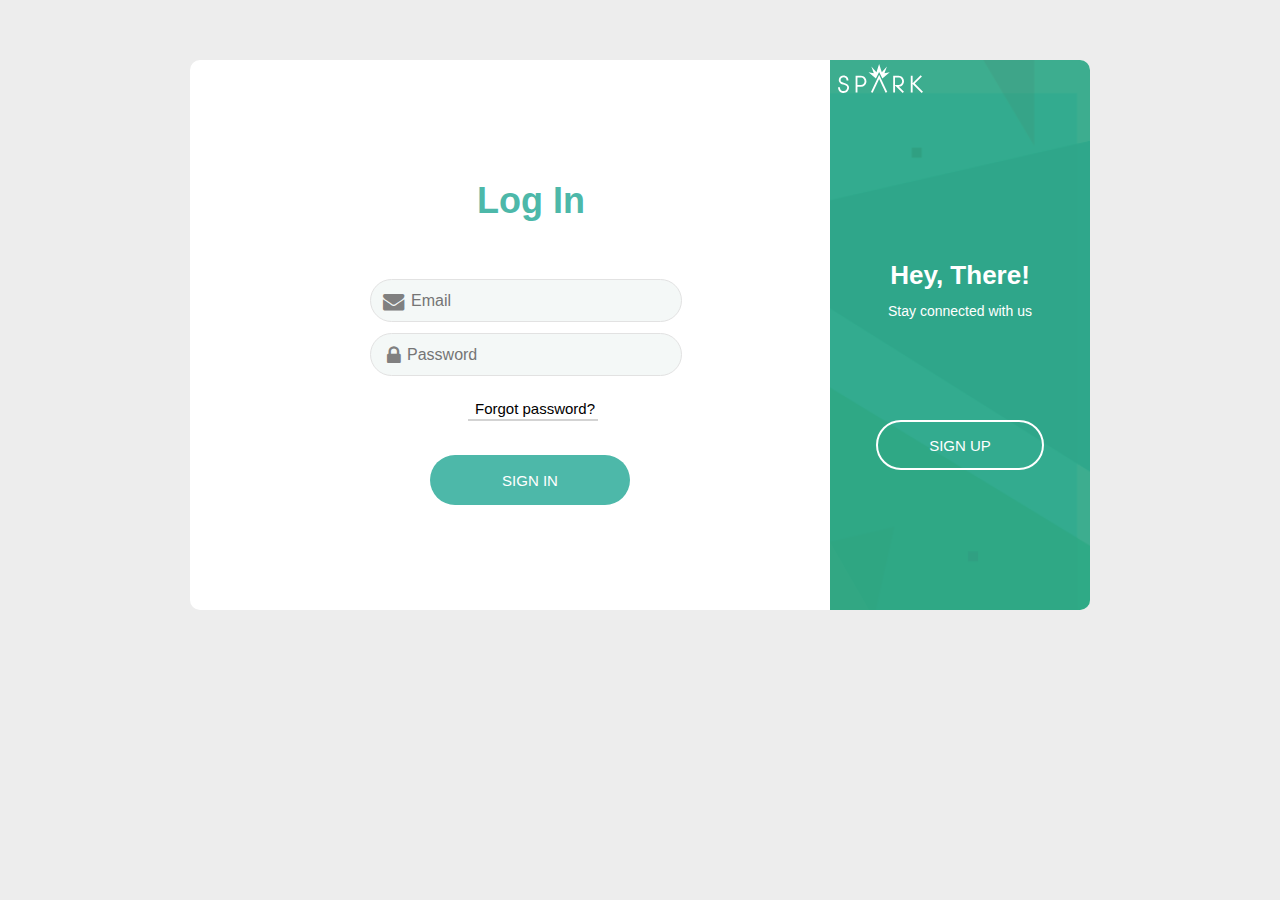
==== commit dc4ed9df: "logo added" ====
--- a/index.html
+++ b/index.html
@@ -21,7 +21,7 @@
         <div class="sub-cont">
           <!-- Info Box -->
       <div class="img- header">
-          <h1 class="team-name">SPARK</h1>
+          <img class="team-name"  src="src/sparkLogo.svg">
           <div class="img__text- m--up info">
                     <h2>Hey, There!</h2>
                     <p>Stay connected with us</p>
--- a/styles.css
+++ b/styles.css
@@ -1,4 +1,3 @@
-
 
 
 
@@ -207,6 +206,8 @@
    color: #cfcfcf;
    text-transform: uppercase;
  }
+
+
  
  
  input, button {
@@ -219,7 +220,7 @@
  input {
    display: block;
    width: 100%;
-   margin-top: 11px;
+   margin-top: 15px;
    padding-bottom: 11.5px;
    padding-top: 11.5px;
    font-size: 16px;
@@ -438,4 +439,442 @@
    .submit {
      margin-left: 60px;
    }
+ }
+
+
+
+*, *:before, *:after {
+  box-sizing: border-box;
+  margin: 0;
+  padding: 0;
+ }
+ 
+ body {
+  font-family: 'Open Sans', Helvetica, Arial, sans-serif;
+  background: #ededed;
+  background-image: url("https://res.cloudinary.com/akofe/image/upload/v1568846108/spark2_kjcaz1.png");
+  background-size: cover;
+ }
+ 
+ h2 {
+   font-size: 26px;
+ }
+ 
+ p {
+   font-size: 14px;
+   line-height: 1.5;
+ }
+ 
+ .header {
+   text-align: center;
+   overflow: hidden;
+   position: relative;
+ 
+   height: 200px;
+ }
+ 
+ .header .team-name {
+   position: absolute;
+   top: 4px;
+   left: 8px;
+   z-index: 100;
+   width: 85px;
+ }
+ 
+ .header:before {
+   content: '';
+   position: absolute;
+   right: 0;
+   top: 0;
+   width: 1000px;
+   height: 100%;
+   background-image: url("src/animate.png");
+   background-size: cover;
+   transition: -webkit-transform 1.2s ease-in-out;
+   transition: transform 1.2s ease-in-out;
+   transition: transform 1.2s ease-in-out, -webkit-transform 1.2s ease-in-out;
+   opacity: 0.4;
+ }
+ 
+ 
+ .header:after {
+   content: '';
+   position: absolute;
+   left: 0;
+   top: 0;
+   width: 100%;
+   height: 100%;
+   background: rgba(28, 160, 125, 0.85);
+ }
+ 
+ 
+ .header .info {
+   /* padding: 100px 0; */
+   z-index: 2; 
+   color: #fff;
+   transition: -webkit-transform 1.2s ease-in-out;
+   transition: transform 1.2s ease-in-out;
+   transition: transform 1.2s ease-in-out, -webkit-transform 1.2s ease-in-out;
+ 
+   position: absolute;
+   top: 40px;
+   left: 0;
+   right: 0;
+ }
+ 
+ .header h2 {
+   margin-bottom: 10px;
+ }
+ 
+ .header .btn-container {
+   overflow: hidden;
+   z-index: 2;
+   position: absolute;
+   bottom: 10px;
+   left: 0;
+   right: 0;
+   width: 168px;
+   height: 50px;
+   margin: 0 auto;
+   background: transparent;
+   color: #fff;
+   text-transform: uppercase;
+   font-size: 15px;
+   cursor: pointer;
+ }
+ 
+ .header .btn-container:after {
+   content: '';
+   z-index: 2;
+   position: absolute;
+   left: 0;
+   top: 0;
+   width: 100%;
+   height: 100%;
+   border: 2px solid #fff;
+   border-radius: 30px;
+ }
+ 
+ .forgot-pass {
+
+  margin-top: 29px;
+
+  text-align: center;
+
+  font-size: 15px;
+
+  color: #000000;
+
+  margin-left: 70px;
+
+}
+
+
+
+.forgot-pass-hr {
+
+  border: 1px solid #D3D3D3;
+
+  margin-top: 2px;
+
+  margin-bottom: 34px;
+
+  margin-left: 98px;
+
+  width: 50%;
+
+}
+
+
+ .btn-container span {
+   position: absolute;
+   left: 0;
+   top: 0;
+   display: flex;
+   justify-content: center;
+   align-items: center;
+   width: 100%;
+   height: 100%;
+   transition: -webkit-transform 1.2s;
+   transition: transform 1.2s;
+   transition: transform 1.2s, -webkit-transform 1.2s;
+ }
+ 
+ /* Determines which button is shown at the moment */
+ .btn-container span.m--in {
+   -webkit-transform: translateY(-72px);
+           transform: translateY(-72px);
+ }
+ 
+ .cont.s--signup .btn-container span.m--in {
+   -webkit-transform: translateY(0);
+           transform: translateY(0);
+ }
+ .cont.s--signup .btn-container span.m--up {
+   -webkit-transform: translateY(72px);
+           transform: translateY(72px);
+ }
+ 
+ /* Determines which info (Login/Signin) is shown */
+ .cont.s--signup .info.m--in {
+   -webkit-transform: translateX(0);
+           transform: translateX(0);
+ }
+ 
+ .cont.s--signup .info.m--up {
+   -webkit-transform: translateY(200px);
+           transform: translateY(200px);
+ }
+ 
+ .info.m--in {
+   -webkit-transform: translateY(-200px);
+           transform: translateY(-200px);
+ }
+ 
+ 
+ form {
+   display: block;
+   width: 90%;
+   max-width: 400px;
+   margin: 60px auto;
+   text-align: center;
+ }
+ 
+ form span {
+   font-size: 12px;
+   color: #cfcfcf;
+   text-transform: uppercase;
+ }
+ 
+ 
+ input, button {
+   border: none;
+   outline: none;
+   background: none;
+   font-family: 'Open Sans', Helvetica, Arial, sans-serif;
+ }
+ 
+ input {
+   display: block;
+   width: 100%;
+   margin-top: 11px;
+   padding-bottom: 11.5px;
+   padding-top: 11.5px;
+   font-size: 16px;
+   border-bottom: 1px solid #F4F8F7;
+   text-align: 0;
+   background-color: #F4F8F7;
+   border-radius: 30px;
+   border: 1px solid #e2e2e2;
+ }
+ 
+ 
+ .awesomeholder input[type=text]{
+   padding-left: 40px;
+ }
+ 
+ .awesomeholder input[type=email]{
+   padding-left: 40px;
+ }
+ 
+ .awesomeholder input[type=password]{
+   padding-left: 36px;
+ }
+ 
+ 
+ .awesomeholder {
+   position: relative;
+ }
+ 
+ .awesomeholder i{
+   position: absolute;
+   left: 10px;
+   top: 6px;
+   padding: 9px 0;
+   color: #808080
+ }
+ 
+ button {
+   display: block;
+   margin: 0 auto;
+   width: 200px;
+   height: 50px;
+   border-radius: 30px;
+   color: #fff;
+   font-size: 15px;
+   cursor: pointer;
+ }
+ 
+ /* Display Log In or Sign Up */
+ .cont {
+   overflow: hidden;
+   position: relative;
+   background: #fff;
+   border-radius: 10px;
+ }
+ 
+ .sign-up {
+   display: none;
+ }
+ 
+ .cont.s--signup .sign-up{
+   display: block;
+ }
+ 
+ .cont.s--signup .sign-in {
+   display: none;
+ }
+ 
+ .submit {
+   margin-top: 16px;
+   margin-bottom: 20px;
+   background: #4DB8A9;
+   text-transform: uppercase;
+ }
+ 
+ 
+ 
+ 
+ 
+ #create-account, #login-header {
+   color: #4DB8A9;
+   font-size: 36px;
+   margin-bottom: 57px;
+   white-space: nowrap
+ }
+ 
+ @media screen and (min-width: 1000px) {
+   .header .team-name {
+     font-size: 24px;
+   }
+ 
+   
+   .tip {
+     color: #A9A9A9;
+     font-size: 15px;
+     margin-left: 38px;
+     margin-top: 20px;
+     white-space: nowrap;
+   }
+ 
+   @font-face {
+     font-family: "FontAwesome";
+     font-weight: lighter;
+       font-display: auto;
+     font-style: normal;
+     src: url("https://cdnjs.cloudflare.com/ajax/libs/font-awesome/4.7.0/fonts/fontawesome-webfont.woff2") format("woff2");
+   }
+ 
+ 
+   .cont {
+     width: 900px;
+     height: 550px;
+     margin: 60px auto 100px;
+   }
+ 
+   .sub-cont {
+     overflow: hidden;
+     position: absolute;
+     z-index: 10;
+     left: 640px;
+     top: 0;
+     width: 900px;
+     height: 100%;
+     padding-left: 260px;
+     background: #fff;
+     transition: -webkit-transform 1.2s ease-in-out;
+     transition: transform 1.2s ease-in-out;
+     transition: transform 1.2s ease-in-out, -webkit-transform 1.2s ease-in-out;
+   }
+ 
+   /* Normalize the Sign Up and Sign In Display  */
+   
+   .sign-up, .cont.s--signup .sign-up, .cont.s--signup .sign-in {
+     display: block;
+   }
+ 
+   .cont.s--signup .sub-cont {
+     -webkit-transform: translate3d(-640px, 0, 0);
+             transform: translate3d(-640px, 0, 0);
+   }
+   
+   
+   .header {
+     z-index: 2;
+     position: absolute;
+     left: 0;
+     top: 0;
+     width: 260px;
+     height: 100%;
+     padding-top: 360px;
+   }
+   
+   .cont.s--signup .header:before {
+     -webkit-transform: translate3d(640px, 0, 0);
+             transform: translate3d(640px, 0, 0);
+   }
+ 
+   .header .info {
+     top: 200px;
+     width: 100%;
+     padding: 0 20px;
+   }
+ 
+     
+   .cont.s--signup .info.m--up {
+     -webkit-transform: translateX(520px);
+             transform: translateX(520px);
+   }
+ 
+   .info.m--in {
+     -webkit-transform: translateX(-520px);
+             transform: translateX(-520px);
+   }
+ 
+   
+   .header .btn-container {
+     position: relative;
+     bottom: 0;
+   }
+ 
+   form {   
+     width: 260px;
+     margin: 120px 0 0 20%;
+   }
+ 
+     
+   .sign-up.label {
+     margin-top: 60px;
+   }
+ 
+   input {
+     width: 120%;
+   }
+ 
+   
+   .sign-in {
+     transition-timing-function: ease-out;
+   }
+   .cont.s--signup .sign-in {
+     transition-timing-function: ease-in-out;
+     transition-duration: 1.2s;
+     -webkit-transform: translate3d(640px, 0, 0);
+             transform: translate3d(640px, 0, 0);
+   }
+     
+   .sign-
+   .cont.s--signup .sign-up {
+     -webkit-transform: translate3d(0, 0, 0);
+             transform: translate3d(0, 0, 0);
+   } 
+ 
+     
+   #create-account, #login-header {
+     margin-left: 31px;
+     width: 100%;
+   }
+ 
+   .submit {
+     margin-left: 60px;
+   }
  }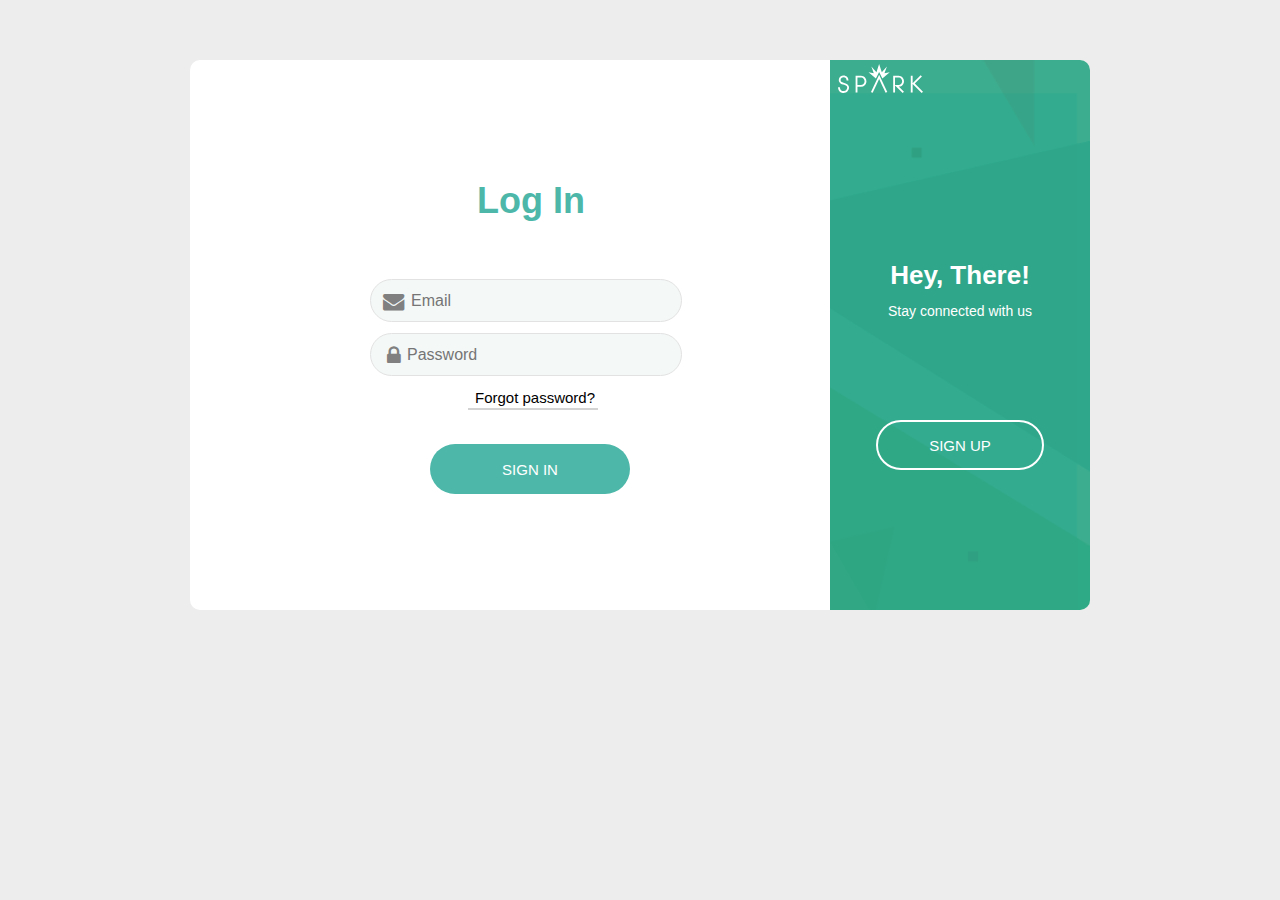
==== commit 44a29b84: "fix forgot password alignment for mobile devices" ====
--- a/index.html
+++ b/index.html
@@ -8,7 +8,8 @@
     <title>Team Spark Login Page</title>
     <link rel=stylesheet href="styles.css">
     <link rel="stylesheet" href="https://cdnjs.cloudflare.com/ajax/libs/font-awesome/4.7.0/css/font-awesome.min.css">
-</head>
+    <link rel="icon" href="favicon.ico" type="image/x-icon" />
+    <link rel="shortcut icon" href="favicon.ico" type="image/x-icon" />
 
 <body>
 
@@ -90,7 +91,7 @@
             </div>
 
   
-        <a class="forget-pass" style="text-decoration:none; display: block; padding-top:24px; text-align: center; font-size: 15px; color: #000000; margin-left: 70px;" href="#" onclick="return confirm('This functionality is not available right now')">Forgot password?</a>
+        <a class="forget-pass" href="#" onclick="return confirm('This functionality is not available right now')">Forgot password?</a>
         <hr class=forgot-pass-hr>
         <button type="submit" class="submit">Sign In</button>
     </form>
--- a/styles.css
+++ b/styles.css
@@ -116,18 +116,16 @@
    border-radius: 30px;
  }
  
- .forgot-pass {
-
-  margin-top: 29px;
-
+ .forget-pass {
+  margin-top: -11px;
   text-align: center;
-
   font-size: 15px;
-
   color: #000000;
-
   margin-left: 70px;
-
+  text-decoration: none;
+  display: block;
+  padding-top:24px;
+  
 }
 
 
@@ -556,17 +554,11 @@
  }
  
  .forgot-pass {
-
   margin-top: 29px;
-
   text-align: center;
-
   font-size: 15px;
-
   color: #000000;
-
   margin-left: 70px;
-
 }
 
 
@@ -877,4 +869,19 @@
    .submit {
      margin-left: 60px;
    }
- }+  }
+
+  @media (max-width: 500px) {
+    /* CSS that should be displayed if width is equal to or less than 800px goes here */
+    .forget-pass {
+  margin-top: -11px;
+  text-align: center;
+  font-size: 15px;
+  color: #00000;
+  margin-left: 10px;
+  text-decoration: none;
+  display: block;
+  padding-top:24px;
+  
+}
+  }